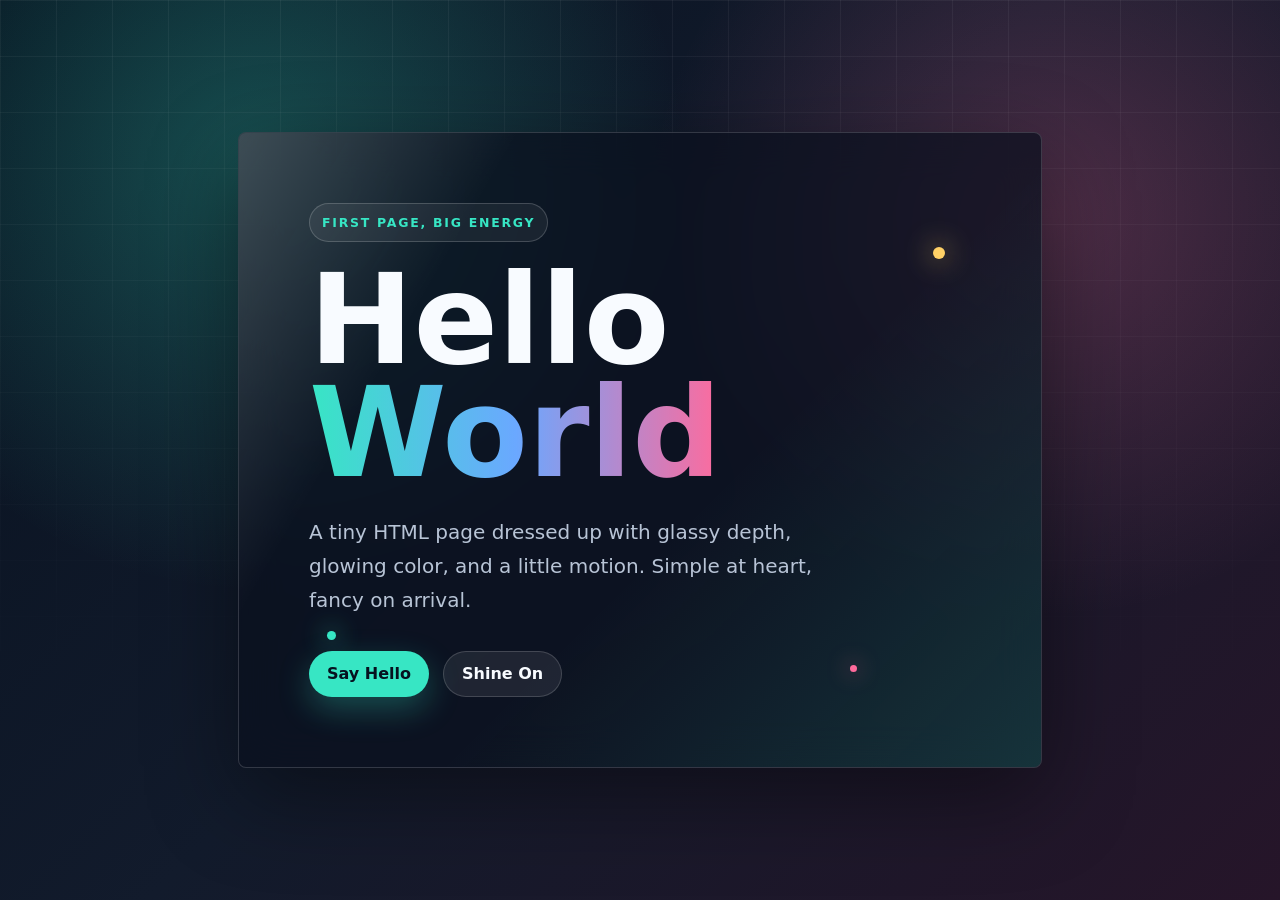
==== index.html @ d51d97e6 "my first commit" ====
<!DOCTYPE html>
<html lang="en">
<head>
  <meta charset="UTF-8">
  <meta name="viewport" content="width=device-width, initial-scale=1.0">
  <title>Hello World</title>
  <style>
    :root {
      color-scheme: dark;
      --ink: #f8fbff;
      --muted: #b8c4d6;
      --panel: rgba(10, 16, 30, 0.72);
      --panel-border: rgba(255, 255, 255, 0.16);
      --teal: #37e6c4;
      --rose: #ff6a9c;
      --amber: #ffd166;
      --blue: #6aa8ff;
    }

    * {
      box-sizing: border-box;
    }

    body {
      min-height: 100vh;
      margin: 0;
      display: grid;
      place-items: center;
      overflow: hidden;
      font-family: Inter, ui-sans-serif, system-ui, -apple-system, BlinkMacSystemFont, "Segoe UI", sans-serif;
      color: var(--ink);
      background:
        radial-gradient(circle at 20% 18%, rgba(55, 230, 196, 0.28), transparent 34%),
        radial-gradient(circle at 82% 24%, rgba(255, 106, 156, 0.24), transparent 32%),
        linear-gradient(135deg, #07111f 0%, #121b2c 48%, #261529 100%);
    }

    body::before {
      content: "";
      position: fixed;
      inset: 0;
      pointer-events: none;
      background-image:
        linear-gradient(rgba(255, 255, 255, 0.06) 1px, transparent 1px),
        linear-gradient(90deg, rgba(255, 255, 255, 0.06) 1px, transparent 1px);
      background-size: 56px 56px;
      mask-image: linear-gradient(to bottom, rgba(0, 0, 0, 0.85), transparent 82%);
    }

    .stage {
      width: min(92vw, 860px);
      padding: 28px;
      position: relative;
    }

    .card {
      position: relative;
      overflow: hidden;
      min-height: 430px;
      padding: clamp(34px, 6vw, 70px);
      border: 1px solid var(--panel-border);
      border-radius: 8px;
      background: var(--panel);
      box-shadow: 0 28px 90px rgba(0, 0, 0, 0.42);
      backdrop-filter: blur(22px);
    }

    .card::before {
      content: "";
      position: absolute;
      inset: 0;
      background:
        linear-gradient(120deg, rgba(255, 255, 255, 0.2), transparent 24%),
        linear-gradient(315deg, rgba(55, 230, 196, 0.16), transparent 42%);
      pointer-events: none;
    }

    .spark {
      position: absolute;
      width: 12px;
      height: 12px;
      border-radius: 50%;
      background: var(--amber);
      box-shadow: 0 0 28px var(--amber);
      animation: float 6s ease-in-out infinite;
    }

    .spark.one {
      right: 12%;
      top: 18%;
    }

    .spark.two {
      left: 11%;
      bottom: 20%;
      width: 9px;
      height: 9px;
      background: var(--teal);
      box-shadow: 0 0 24px var(--teal);
      animation-delay: -2s;
    }

    .spark.three {
      right: 23%;
      bottom: 15%;
      width: 7px;
      height: 7px;
      background: var(--rose);
      box-shadow: 0 0 22px var(--rose);
      animation-delay: -4s;
    }

    .content {
      position: relative;
      z-index: 1;
      max-width: 620px;
    }

    .eyebrow {
      width: fit-content;
      margin: 0 0 22px;
      padding: 8px 12px;
      border: 1px solid rgba(255, 255, 255, 0.18);
      border-radius: 999px;
      color: var(--teal);
      background: rgba(255, 255, 255, 0.06);
      font-size: 0.78rem;
      font-weight: 700;
      text-transform: uppercase;
      letter-spacing: 0.14em;
    }

    h1 {
      margin: 0;
      font-size: clamp(3.2rem, 12vw, 7.8rem);
      line-height: 0.9;
      letter-spacing: 0;
    }

    h1 span {
      display: block;
      color: transparent;
      background: linear-gradient(90deg, var(--teal), var(--blue), var(--rose), var(--amber));
      background-clip: text;
      -webkit-background-clip: text;
    }

    p {
      max-width: 540px;
      margin: 26px 0 0;
      color: var(--muted);
      font-size: clamp(1rem, 2.2vw, 1.25rem);
      line-height: 1.7;
    }

    .button-row {
      display: flex;
      flex-wrap: wrap;
      gap: 14px;
      margin-top: 34px;
    }

    a {
      display: inline-flex;
      align-items: center;
      justify-content: center;
      min-height: 46px;
      padding: 0 18px;
      border-radius: 999px;
      color: #06111f;
      background: var(--teal);
      box-shadow: 0 12px 32px rgba(55, 230, 196, 0.28);
      font-weight: 800;
      text-decoration: none;
      transition: transform 180ms ease, box-shadow 180ms ease;
    }

    a:hover {
      transform: translateY(-2px);
      box-shadow: 0 16px 38px rgba(55, 230, 196, 0.36);
    }

    .ghost {
      color: var(--ink);
      background: rgba(255, 255, 255, 0.08);
      box-shadow: none;
      border: 1px solid rgba(255, 255, 255, 0.16);
    }

    @keyframes float {
      0%, 100% {
        transform: translate3d(0, 0, 0) scale(1);
      }

      50% {
        transform: translate3d(18px, -22px, 0) scale(1.4);
      }
    }

    @media (max-width: 560px) {
      body {
        overflow: auto;
      }

      .stage {
        padding: 18px;
      }

      .card {
        min-height: auto;
      }

      .button-row {
        flex-direction: column;
      }

      a {
        width: 100%;
      }
    }
  </style>
</head>
<body>
  <main class="stage" aria-label="Hello World page">
    <section class="card">
      <div class="spark one"></div>
      <div class="spark two"></div>
      <div class="spark three"></div>

      <div class="content">
        <p class="eyebrow">First page, big energy</p>
        <h1>Hello <span>World</span></h1>
        <p>
          A tiny HTML page dressed up with glassy depth, glowing color, and a little motion.
          Simple at heart, fancy on arrival.
        </p>
        <div class="button-row" aria-label="Page actions">
          <a href="#" onclick="alert('Hello right back!'); return false;">Say Hello</a>
          <a class="ghost" href="#" onclick="document.body.classList.toggle('awake'); return false;">Shine On</a>
        </div>
      </div>
    </section>
  </main>
</body>
</html>
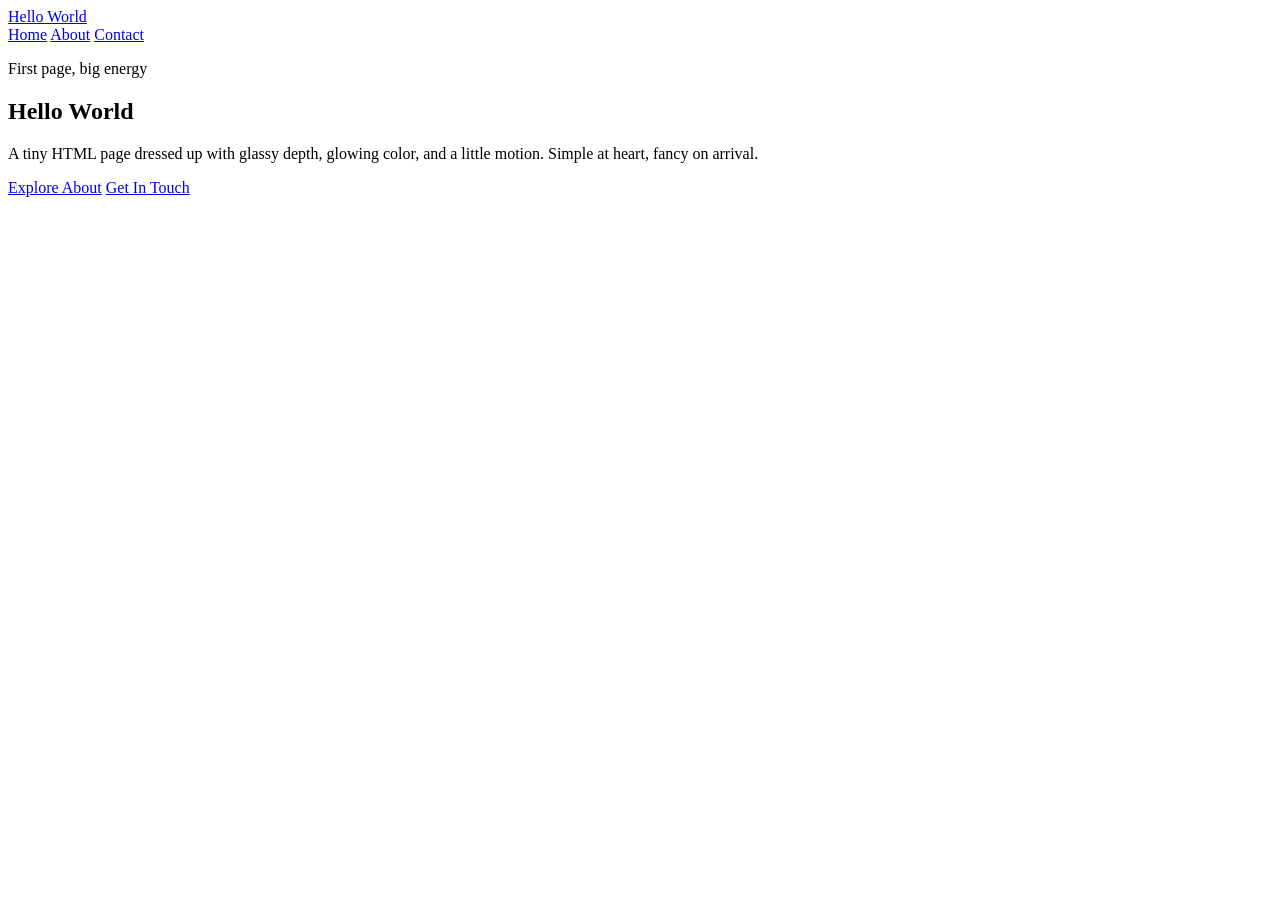
==== commit 9d6709b5: "added about page and contact page" ====
--- a/index.html
+++ b/index.html
@@ -3,225 +3,20 @@
 <head>
   <meta charset="UTF-8">
   <meta name="viewport" content="width=device-width, initial-scale=1.0">
-  <title>Hello World</title>
-  <style>
-    :root {
-      color-scheme: dark;
-      --ink: #f8fbff;
-      --muted: #b8c4d6;
-      --panel: rgba(10, 16, 30, 0.72);
-      --panel-border: rgba(255, 255, 255, 0.16);
-      --teal: #37e6c4;
-      --rose: #ff6a9c;
-      --amber: #ffd166;
-      --blue: #6aa8ff;
-    }
-
-    * {
-      box-sizing: border-box;
-    }
-
-    body {
-      min-height: 100vh;
-      margin: 0;
-      display: grid;
-      place-items: center;
-      overflow: hidden;
-      font-family: Inter, ui-sans-serif, system-ui, -apple-system, BlinkMacSystemFont, "Segoe UI", sans-serif;
-      color: var(--ink);
-      background:
-        radial-gradient(circle at 20% 18%, rgba(55, 230, 196, 0.28), transparent 34%),
-        radial-gradient(circle at 82% 24%, rgba(255, 106, 156, 0.24), transparent 32%),
-        linear-gradient(135deg, #07111f 0%, #121b2c 48%, #261529 100%);
-    }
-
-    body::before {
-      content: "";
-      position: fixed;
-      inset: 0;
-      pointer-events: none;
-      background-image:
-        linear-gradient(rgba(255, 255, 255, 0.06) 1px, transparent 1px),
-        linear-gradient(90deg, rgba(255, 255, 255, 0.06) 1px, transparent 1px);
-      background-size: 56px 56px;
-      mask-image: linear-gradient(to bottom, rgba(0, 0, 0, 0.85), transparent 82%);
-    }
-
-    .stage {
-      width: min(92vw, 860px);
-      padding: 28px;
-      position: relative;
-    }
-
-    .card {
-      position: relative;
-      overflow: hidden;
-      min-height: 430px;
-      padding: clamp(34px, 6vw, 70px);
-      border: 1px solid var(--panel-border);
-      border-radius: 8px;
-      background: var(--panel);
-      box-shadow: 0 28px 90px rgba(0, 0, 0, 0.42);
-      backdrop-filter: blur(22px);
-    }
-
-    .card::before {
-      content: "";
-      position: absolute;
-      inset: 0;
-      background:
-        linear-gradient(120deg, rgba(255, 255, 255, 0.2), transparent 24%),
-        linear-gradient(315deg, rgba(55, 230, 196, 0.16), transparent 42%);
-      pointer-events: none;
-    }
-
-    .spark {
-      position: absolute;
-      width: 12px;
-      height: 12px;
-      border-radius: 50%;
-      background: var(--amber);
-      box-shadow: 0 0 28px var(--amber);
-      animation: float 6s ease-in-out infinite;
-    }
-
-    .spark.one {
-      right: 12%;
-      top: 18%;
-    }
-
-    .spark.two {
-      left: 11%;
-      bottom: 20%;
-      width: 9px;
-      height: 9px;
-      background: var(--teal);
-      box-shadow: 0 0 24px var(--teal);
-      animation-delay: -2s;
-    }
-
-    .spark.three {
-      right: 23%;
-      bottom: 15%;
-      width: 7px;
-      height: 7px;
-      background: var(--rose);
-      box-shadow: 0 0 22px var(--rose);
-      animation-delay: -4s;
-    }
-
-    .content {
-      position: relative;
-      z-index: 1;
-      max-width: 620px;
-    }
-
-    .eyebrow {
-      width: fit-content;
-      margin: 0 0 22px;
-      padding: 8px 12px;
-      border: 1px solid rgba(255, 255, 255, 0.18);
-      border-radius: 999px;
-      color: var(--teal);
-      background: rgba(255, 255, 255, 0.06);
-      font-size: 0.78rem;
-      font-weight: 700;
-      text-transform: uppercase;
-      letter-spacing: 0.14em;
-    }
-
-    h1 {
-      margin: 0;
-      font-size: clamp(3.2rem, 12vw, 7.8rem);
-      line-height: 0.9;
-      letter-spacing: 0;
-    }
-
-    h1 span {
-      display: block;
-      color: transparent;
-      background: linear-gradient(90deg, var(--teal), var(--blue), var(--rose), var(--amber));
-      background-clip: text;
-      -webkit-background-clip: text;
-    }
-
-    p {
-      max-width: 540px;
-      margin: 26px 0 0;
-      color: var(--muted);
-      font-size: clamp(1rem, 2.2vw, 1.25rem);
-      line-height: 1.7;
-    }
-
-    .button-row {
-      display: flex;
-      flex-wrap: wrap;
-      gap: 14px;
-      margin-top: 34px;
-    }
-
-    a {
-      display: inline-flex;
-      align-items: center;
-      justify-content: center;
-      min-height: 46px;
-      padding: 0 18px;
-      border-radius: 999px;
-      color: #06111f;
-      background: var(--teal);
-      box-shadow: 0 12px 32px rgba(55, 230, 196, 0.28);
-      font-weight: 800;
-      text-decoration: none;
-      transition: transform 180ms ease, box-shadow 180ms ease;
-    }
-
-    a:hover {
-      transform: translateY(-2px);
-      box-shadow: 0 16px 38px rgba(55, 230, 196, 0.36);
-    }
-
-    .ghost {
-      color: var(--ink);
-      background: rgba(255, 255, 255, 0.08);
-      box-shadow: none;
-      border: 1px solid rgba(255, 255, 255, 0.16);
-    }
-
-    @keyframes float {
-      0%, 100% {
-        transform: translate3d(0, 0, 0) scale(1);
-      }
-
-      50% {
-        transform: translate3d(18px, -22px, 0) scale(1.4);
-      }
-    }
-
-    @media (max-width: 560px) {
-      body {
-        overflow: auto;
-      }
-
-      .stage {
-        padding: 18px;
-      }
-
-      .card {
-        min-height: auto;
-      }
-
-      .button-row {
-        flex-direction: column;
-      }
-
-      a {
-        width: 100%;
-      }
-    }
-  </style>
+  <title>Hello World | Home</title>
+  <link rel="stylesheet" href="styles.css">
 </head>
 <body>
-  <main class="stage" aria-label="Hello World page">
+  <main class="stage" aria-label="Hello World home page">
+    <nav class="site-nav" aria-label="Primary navigation">
+      <a class="brand" href="index.html">Hello World</a>
+      <div class="links">
+        <a class="nav-link active" href="index.html">Home</a>
+        <a class="nav-link" href="about.html">About</a>
+        <a class="nav-link" href="contact.html">Contact</a>
+      </div>
+    </nav>
+
     <section class="card">
       <div class="spark one"></div>
       <div class="spark two"></div>
@@ -235,8 +30,8 @@
           Simple at heart, fancy on arrival.
         </p>
         <div class="button-row" aria-label="Page actions">
-          <a href="#" onclick="alert('Hello right back!'); return false;">Say Hello</a>
-          <a class="ghost" href="#" onclick="document.body.classList.toggle('awake'); return false;">Shine On</a>
+          <a class="button" href="about.html">Explore About</a>
+          <a class="button ghost" href="contact.html">Get In Touch</a>
         </div>
       </div>
     </section>
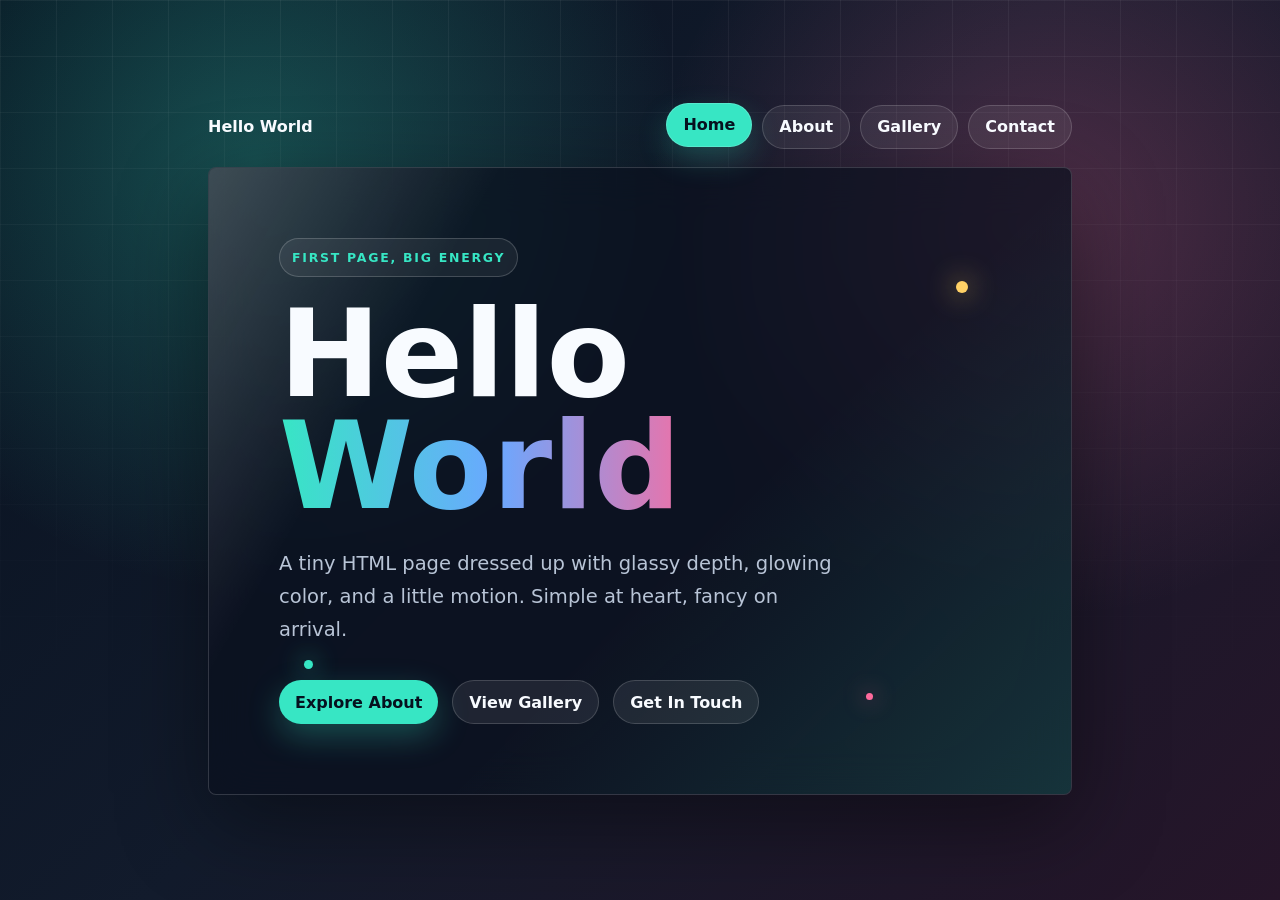
==== commit 3a10d096: "added gallery feat" ====
--- a/index.html
+++ b/index.html
@@ -13,6 +13,7 @@
       <div class="links">
         <a class="nav-link active" href="index.html">Home</a>
         <a class="nav-link" href="about.html">About</a>
+        <a class="nav-link" href="gallery.html">Gallery</a>
         <a class="nav-link" href="contact.html">Contact</a>
       </div>
     </nav>
@@ -31,6 +32,7 @@
         </p>
         <div class="button-row" aria-label="Page actions">
           <a class="button" href="about.html">Explore About</a>
+          <a class="button ghost" href="gallery.html">View Gallery</a>
           <a class="button ghost" href="contact.html">Get In Touch</a>
         </div>
       </div>
--- a/styles.css
+++ b/styles.css
@@ -0,0 +1,384 @@
+:root {
+  color-scheme: dark;
+  --ink: #f8fbff;
+  --muted: #b8c4d6;
+  --panel: rgba(10, 16, 30, 0.72);
+  --panel-border: rgba(255, 255, 255, 0.16);
+  --teal: #37e6c4;
+  --rose: #ff6a9c;
+  --amber: #ffd166;
+  --blue: #6aa8ff;
+}
+
+* {
+  box-sizing: border-box;
+}
+
+body {
+  min-height: 100vh;
+  margin: 0;
+  display: grid;
+  place-items: center;
+  overflow: auto;
+  font-family: Inter, ui-sans-serif, system-ui, -apple-system, BlinkMacSystemFont, "Segoe UI", sans-serif;
+  color: var(--ink);
+  background:
+    radial-gradient(circle at 20% 18%, rgba(55, 230, 196, 0.28), transparent 34%),
+    radial-gradient(circle at 82% 24%, rgba(255, 106, 156, 0.24), transparent 32%),
+    linear-gradient(135deg, #07111f 0%, #121b2c 48%, #261529 100%);
+}
+
+body::before {
+  content: "";
+  position: fixed;
+  inset: 0;
+  pointer-events: none;
+  background-image:
+    linear-gradient(rgba(255, 255, 255, 0.06) 1px, transparent 1px),
+    linear-gradient(90deg, rgba(255, 255, 255, 0.06) 1px, transparent 1px);
+  background-size: 56px 56px;
+  mask-image: linear-gradient(to bottom, rgba(0, 0, 0, 0.85), transparent 82%);
+}
+
+.stage {
+  width: min(92vw, 920px);
+  padding: 28px;
+  position: relative;
+}
+
+.site-nav {
+  position: relative;
+  z-index: 2;
+  display: flex;
+  justify-content: space-between;
+  align-items: center;
+  gap: 18px;
+  margin-bottom: 18px;
+}
+
+.brand {
+  color: var(--ink);
+  font-weight: 900;
+  text-decoration: none;
+}
+
+.links {
+  display: flex;
+  flex-wrap: wrap;
+  gap: 10px;
+}
+
+.nav-link,
+.button {
+  display: inline-flex;
+  align-items: center;
+  justify-content: center;
+  min-height: 44px;
+  padding: 0 16px;
+  border-radius: 999px;
+  font-weight: 800;
+  text-decoration: none;
+  transition: transform 180ms ease, box-shadow 180ms ease, background 180ms ease;
+}
+
+.nav-link {
+  color: var(--ink);
+  border: 1px solid rgba(255, 255, 255, 0.16);
+  background: rgba(255, 255, 255, 0.07);
+}
+
+.nav-link:hover,
+.nav-link.active {
+  color: #06111f;
+  background: var(--teal);
+  box-shadow: 0 12px 30px rgba(55, 230, 196, 0.24);
+  transform: translateY(-2px);
+}
+
+.card {
+  position: relative;
+  overflow: hidden;
+  min-height: 430px;
+  padding: clamp(34px, 6vw, 70px);
+  border: 1px solid var(--panel-border);
+  border-radius: 8px;
+  background: var(--panel);
+  box-shadow: 0 28px 90px rgba(0, 0, 0, 0.42);
+  backdrop-filter: blur(22px);
+}
+
+.card::before {
+  content: "";
+  position: absolute;
+  inset: 0;
+  background:
+    linear-gradient(120deg, rgba(255, 255, 255, 0.2), transparent 24%),
+    linear-gradient(315deg, rgba(55, 230, 196, 0.16), transparent 42%);
+  pointer-events: none;
+}
+
+.spark {
+  position: absolute;
+  width: 12px;
+  height: 12px;
+  border-radius: 50%;
+  background: var(--amber);
+  box-shadow: 0 0 28px var(--amber);
+  animation: float 6s ease-in-out infinite;
+}
+
+.spark.one {
+  right: 12%;
+  top: 18%;
+}
+
+.spark.two {
+  left: 11%;
+  bottom: 20%;
+  width: 9px;
+  height: 9px;
+  background: var(--teal);
+  box-shadow: 0 0 24px var(--teal);
+  animation-delay: -2s;
+}
+
+.spark.three {
+  right: 23%;
+  bottom: 15%;
+  width: 7px;
+  height: 7px;
+  background: var(--rose);
+  box-shadow: 0 0 22px var(--rose);
+  animation-delay: -4s;
+}
+
+.content {
+  position: relative;
+  z-index: 1;
+  max-width: 650px;
+}
+
+.eyebrow {
+  width: fit-content;
+  margin: 0 0 22px;
+  padding: 8px 12px;
+  border: 1px solid rgba(255, 255, 255, 0.18);
+  border-radius: 999px;
+  color: var(--teal);
+  background: rgba(255, 255, 255, 0.06);
+  font-size: 0.78rem;
+  font-weight: 700;
+  text-transform: uppercase;
+  letter-spacing: 0.14em;
+}
+
+h1 {
+  margin: 0;
+  font-size: clamp(3rem, 11vw, 7.6rem);
+  line-height: 0.92;
+  letter-spacing: 0;
+}
+
+h1 span {
+  display: block;
+  color: transparent;
+  background: linear-gradient(90deg, var(--teal), var(--blue), var(--rose), var(--amber));
+  background-clip: text;
+  -webkit-background-clip: text;
+}
+
+p {
+  max-width: 560px;
+  margin: 24px 0 0;
+  color: var(--muted);
+  font-size: clamp(1rem, 2.2vw, 1.22rem);
+  line-height: 1.7;
+}
+
+.button-row {
+  display: flex;
+  flex-wrap: wrap;
+  gap: 14px;
+  margin-top: 34px;
+}
+
+.button {
+  color: #06111f;
+  background: var(--teal);
+  box-shadow: 0 12px 32px rgba(55, 230, 196, 0.28);
+}
+
+.button:hover {
+  transform: translateY(-2px);
+  box-shadow: 0 16px 38px rgba(55, 230, 196, 0.36);
+}
+
+.button.ghost {
+  color: var(--ink);
+  background: rgba(255, 255, 255, 0.08);
+  box-shadow: none;
+  border: 1px solid rgba(255, 255, 255, 0.16);
+}
+
+.feature-grid {
+  display: grid;
+  grid-template-columns: repeat(3, minmax(0, 1fr));
+  gap: 14px;
+  margin-top: 34px;
+}
+
+.gallery-grid {
+  display: grid;
+  grid-template-columns: repeat(3, minmax(0, 1fr));
+  gap: 14px;
+  margin-top: 34px;
+}
+
+.gallery-item {
+  position: relative;
+  min-height: 170px;
+  overflow: hidden;
+  border: 1px solid rgba(255, 255, 255, 0.13);
+  border-radius: 8px;
+  background:
+    radial-gradient(circle at 25% 22%, rgba(255, 255, 255, 0.55), transparent 9%),
+    linear-gradient(135deg, rgba(55, 230, 196, 0.74), rgba(106, 168, 255, 0.44) 48%, rgba(255, 106, 156, 0.54));
+}
+
+.gallery-item:nth-child(2) {
+  background:
+    radial-gradient(circle at 70% 28%, rgba(255, 255, 255, 0.5), transparent 10%),
+    linear-gradient(135deg, rgba(255, 209, 102, 0.76), rgba(255, 106, 156, 0.48), rgba(106, 168, 255, 0.52));
+}
+
+.gallery-item:nth-child(3) {
+  background:
+    radial-gradient(circle at 30% 72%, rgba(255, 255, 255, 0.48), transparent 9%),
+    linear-gradient(135deg, rgba(106, 168, 255, 0.78), rgba(55, 230, 196, 0.42), rgba(255, 209, 102, 0.5));
+}
+
+.gallery-item:nth-child(4) {
+  background:
+    radial-gradient(circle at 78% 70%, rgba(255, 255, 255, 0.5), transparent 10%),
+    linear-gradient(135deg, rgba(255, 106, 156, 0.72), rgba(55, 230, 196, 0.44), rgba(106, 168, 255, 0.52));
+}
+
+.gallery-item:nth-child(5) {
+  background:
+    radial-gradient(circle at 52% 34%, rgba(255, 255, 255, 0.48), transparent 9%),
+    linear-gradient(135deg, rgba(55, 230, 196, 0.62), rgba(255, 209, 102, 0.52), rgba(255, 106, 156, 0.44));
+}
+
+.gallery-item:nth-child(6) {
+  background:
+    radial-gradient(circle at 18% 30%, rgba(255, 255, 255, 0.5), transparent 10%),
+    linear-gradient(135deg, rgba(106, 168, 255, 0.74), rgba(255, 106, 156, 0.48), rgba(55, 230, 196, 0.5));
+}
+
+.gallery-item span {
+  position: absolute;
+  left: 14px;
+  bottom: 14px;
+  padding: 7px 10px;
+  border-radius: 999px;
+  color: #06111f;
+  background: rgba(248, 251, 255, 0.88);
+  font-size: 0.8rem;
+  font-weight: 900;
+}
+
+.feature {
+  min-height: 118px;
+  padding: 18px;
+  border: 1px solid rgba(255, 255, 255, 0.13);
+  border-radius: 8px;
+  background: rgba(255, 255, 255, 0.07);
+}
+
+.feature strong {
+  display: block;
+  color: var(--ink);
+  margin-bottom: 8px;
+}
+
+.feature span {
+  color: var(--muted);
+  line-height: 1.5;
+}
+
+.contact-list {
+  display: grid;
+  gap: 14px;
+  margin-top: 34px;
+  padding: 0;
+  list-style: none;
+}
+
+.contact-list a {
+  display: flex;
+  justify-content: space-between;
+  gap: 14px;
+  padding: 16px 18px;
+  border: 1px solid rgba(255, 255, 255, 0.13);
+  border-radius: 8px;
+  color: var(--ink);
+  background: rgba(255, 255, 255, 0.07);
+  text-decoration: none;
+}
+
+.contact-list a:hover {
+  background: rgba(55, 230, 196, 0.12);
+}
+
+.contact-list span {
+  color: var(--teal);
+  font-weight: 800;
+}
+
+@keyframes float {
+  0%, 100% {
+    transform: translate3d(0, 0, 0) scale(1);
+  }
+
+  50% {
+    transform: translate3d(18px, -22px, 0) scale(1.4);
+  }
+}
+
+@media (max-width: 680px) {
+  .stage {
+    padding: 18px;
+  }
+
+  .site-nav {
+    align-items: flex-start;
+    flex-direction: column;
+  }
+
+  .links,
+  .nav-link,
+  .button-row,
+  .button {
+    width: 100%;
+  }
+
+  .links {
+    display: grid;
+    grid-template-columns: repeat(2, minmax(0, 1fr));
+  }
+
+  .card {
+    min-height: auto;
+  }
+
+  .button-row,
+  .feature-grid,
+  .gallery-grid {
+    grid-template-columns: 1fr;
+    flex-direction: column;
+  }
+
+  .contact-list a {
+    flex-direction: column;
+  }
+}
